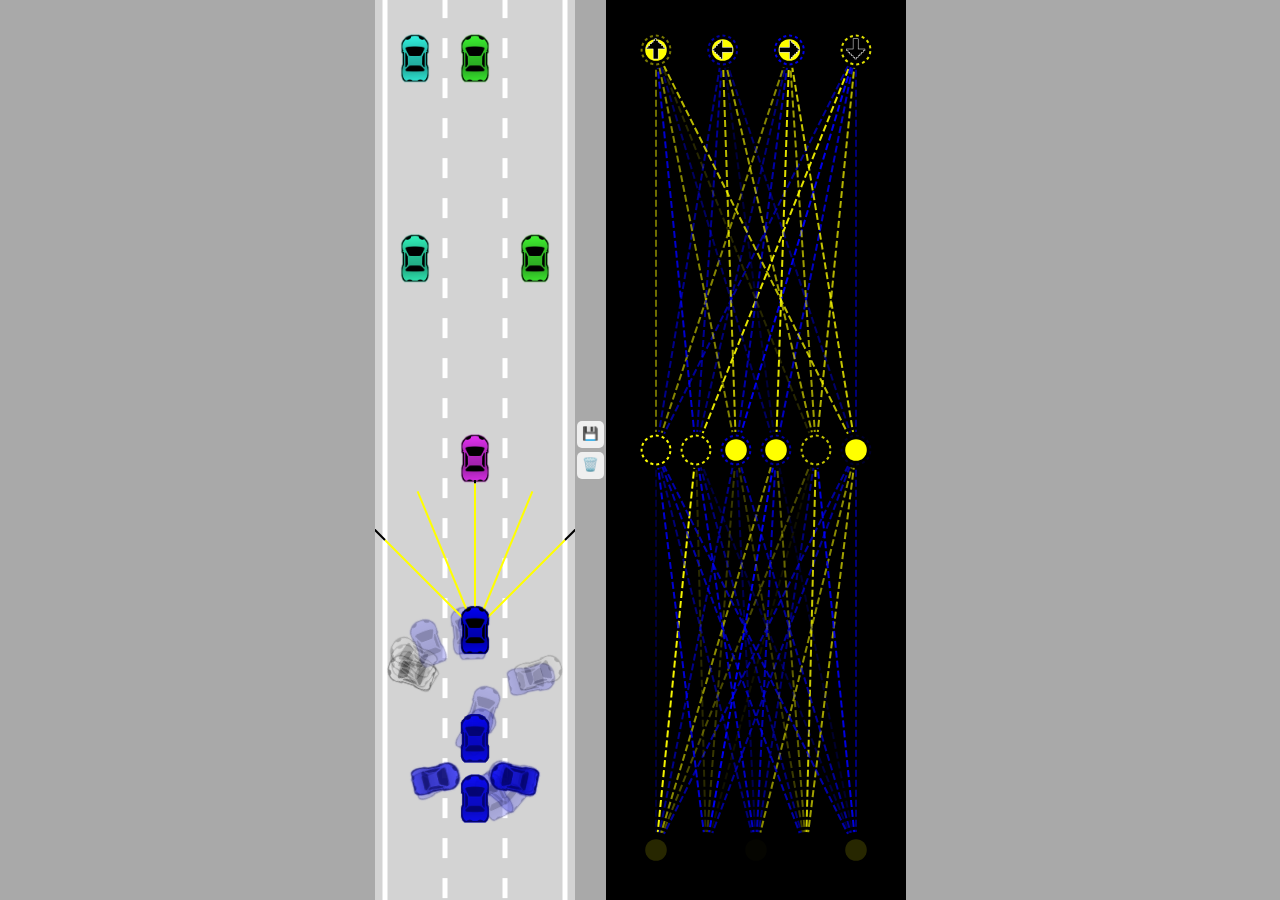
==== Final/index.html @ 31e023ce "Self-Driving Car" ====
<!DOCTYPE html>
<head>
    <title>Self-driving car - No libraries</title>
    <link rel="stylesheet" href="style.css">
</head>
<body>
    <canvas id="carCanvas"></canvas>
    <div id="verticalButtons">
        <button onclick="save()">💾</button>
        <button onclick="discard()">🗑️</button>
    </div>
    <canvas id="networkCanvas"></canvas>
    <script src="visualizer.js"></script>
    <script src="network.js"></script>
    <script src="sensor.js"></script>
    <script src="utils.js"></script>
    <script src="road.js"></script>
    <script src="controls.js"></script>
    <script src="car.js"></script>
    <script src="main.js"></script>
</body>
</html>
---- Final/style.css ----
body{
    margin:0;
    background:darkgray;
    overflow:hidden;
    display:flex;
    justify-content:center;
    align-items:center;
}

#verticalButtons{
    display:flex;
    flex-direction:column;
}

button{
    border: none;
    border-radius: 5px;
    padding: 5px 5px 7px 5px;
    margin: 2px;
    cursor:pointer;
}
button:hover{
    background:blue;
}

#networkCanvas{
    background:black;
}
#carCanvas{
    background:lightgray;
}
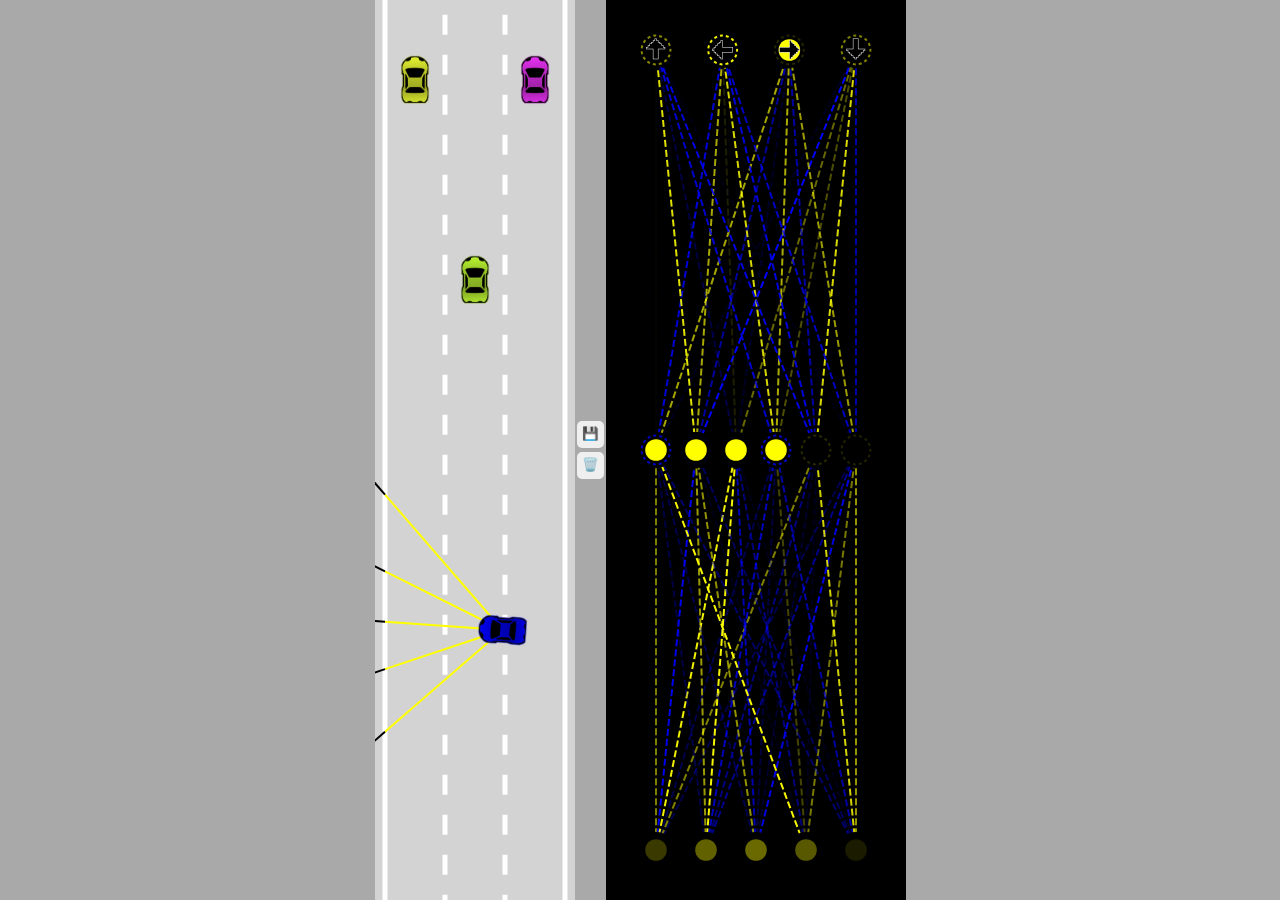
==== commit 084f3682: "final" ====
--- a/Final/index.html
+++ b/Final/index.html
@@ -1,6 +1,6 @@
 <!DOCTYPE html>
 <head>
-    <title>Self-driving car - No libraries</title>
+    <title>Self-driving Car</title>
     <link rel="stylesheet" href="style.css">
 </head>
 <body>
